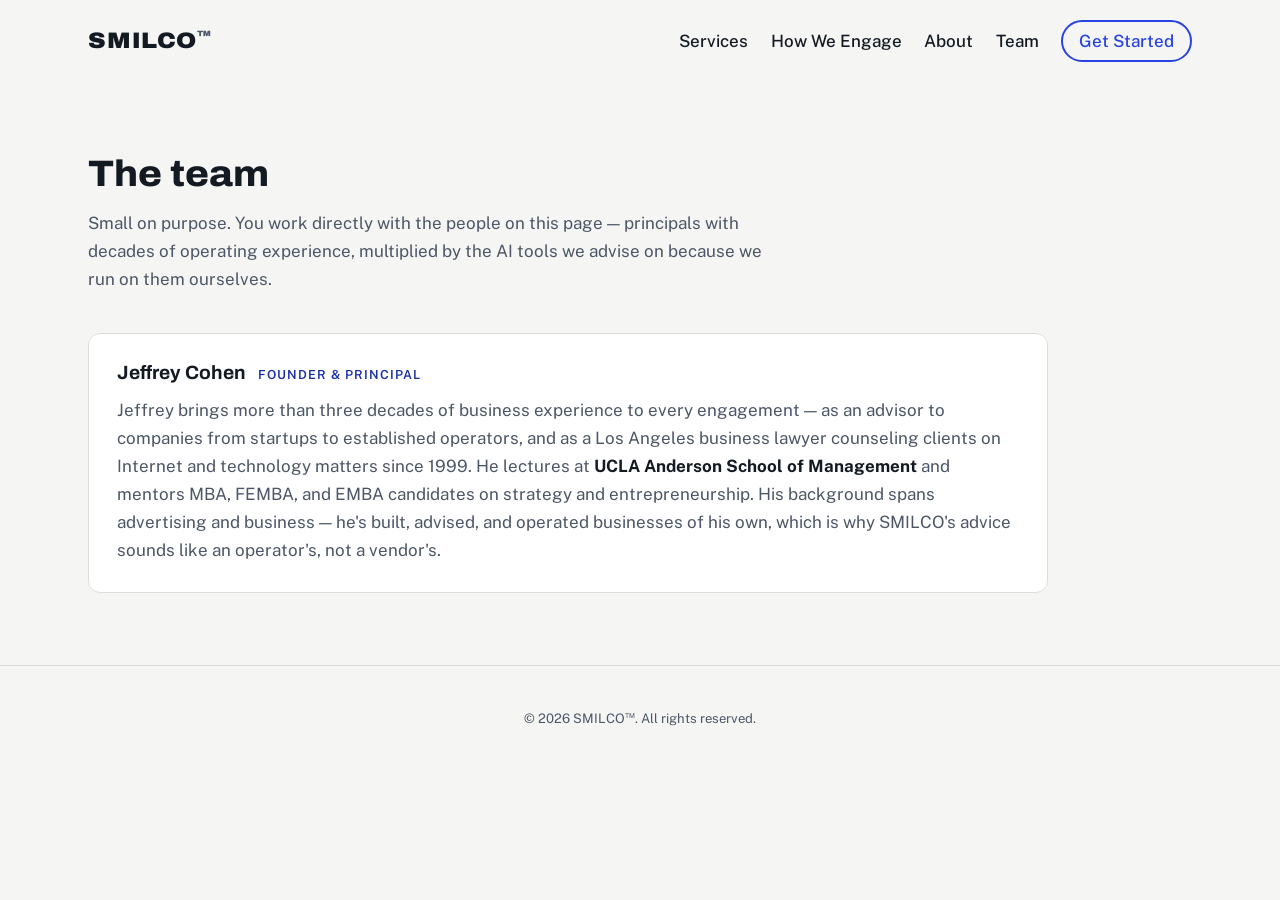
==== team.html @ 927a4fc6 "Dedicated team page; About section links to it Co-Authored-By: Claude Fable 5 <noreply@anthropic.com" ====
<!DOCTYPE html>
<html lang="en">
<head>
  <meta charset="UTF-8">
  <meta name="viewport" content="width=device-width, initial-scale=1.0">
  <title>Team — SMILCO</title>
  <meta name="description" content="The people behind SMILCO — AI integration strategy for small business.">
  <link rel="preconnect" href="https://fonts.googleapis.com">
  <link rel="preconnect" href="https://fonts.gstatic.com" crossorigin>
  <link href="https://fonts.googleapis.com/css2?family=Archivo:wdth,wght@62..125,400..900&family=Public+Sans:ital,wght@0,400;0,500;0,600;1,400&display=swap" rel="stylesheet">
  <link rel="stylesheet" href="css/style.css">
</head>
<body>

  <header class="site-header">
    <a class="wordmark" href="index.html">SMILCO<span class="tm">™</span></a>
    <nav aria-label="Main">
      <a href="index.html#services">Services</a>
      <a href="index.html#how">How We Engage</a>
      <a href="index.html#why">About</a>
      <a href="team.html">Team</a>
      <a class="nav-cta" href="index.html#start">Get Started</a>
    </nav>
  </header>

  <main>

    <section class="why">
      <div class="section-head">
        <h2>The team</h2>
        <p>Small on purpose. You work directly with the people on this page —
           principals with decades of operating experience, multiplied by the
           AI tools we advise on because we run on them ourselves.</p>
      </div>

      <div class="team">
        <article class="person">
          <h3>Jeffrey Cohen <span class="role">Founder &amp; Principal</span></h3>
          <p>
            Jeffrey brings more than three decades of business experience to
            every engagement — as an advisor to companies from startups to
            established operators, and as a Los Angeles business lawyer counseling
            clients on Internet and technology matters since 1999. He lectures at
            <strong>UCLA Anderson School of Management</strong> and mentors MBA,
            FEMBA, and EMBA candidates on strategy and entrepreneurship. His
            background spans advertising and business — he's built, advised, and
            operated businesses of his own, which is why SMILCO's advice sounds
            like an operator's, not a vendor's.
          </p>
        </article>
      </div>
    </section>

  </main>

  <footer class="site-footer">
    <p>&copy; 2026 SMILCO<sup>™</sup>. All rights reserved.</p>
  </footer>

</body>
</html>
---- css/style.css ----
:root {
  --paper: #F5F6F4;
  --panel: #FFFFFF;
  --ink: #141A22;
  --slate: #4C5666;
  --accent: #2743E3;
  --accent-ink: #1B2FA8;
  --hero-bg: #101725;
  --hero-ink: #F2F3F0;
  --hero-slate: #A9B2C2;
  --line: #DCDFD9;
}

@media (prefers-color-scheme: dark) {
  :root {
    --paper: #12151B;
    --panel: #1A1F28;
    --ink: #ECEDE8;
    --slate: #A4ADBC;
    --accent: #7A8DFF;
    --accent-ink: #9DACFF;
    --hero-bg: #0B0F16;
    --line: #2A2F3A;
  }
}

* { box-sizing: border-box; }

body {
  margin: 0;
  background: var(--paper);
  color: var(--ink);
  font-family: "Public Sans", system-ui, sans-serif;
  font-size: 1.0625rem;
  line-height: 1.65;
}

h1, h2, h3, .wordmark {
  font-family: "Archivo", system-ui, sans-serif;
  line-height: 1.12;
  text-wrap: balance;
  margin: 0;
}

/* Header */
.site-header {
  display: flex;
  align-items: center;
  justify-content: space-between;
  gap: 1.5rem;
  max-width: 72rem;
  margin: 0 auto;
  padding: 1.25rem 1.5rem;
}

.wordmark {
  font-weight: 900;
  font-stretch: 110%;
  font-size: 1.4rem;
  letter-spacing: 0.04em;
  color: var(--ink);
  text-decoration: none;
}

.wordmark .tm { font-size: 0.6em; vertical-align: super; color: var(--slate); }

.site-header nav { display: flex; align-items: center; gap: 1.4rem; flex-wrap: wrap; }

.site-header nav a { color: var(--ink); text-decoration: none; font-weight: 500; }
.site-header nav a:hover { color: var(--accent); }

.nav-cta {
  border: 2px solid var(--accent);
  border-radius: 999px;
  padding: 0.3rem 1rem;
  color: var(--accent) !important;
}
.nav-cta:hover { background: var(--accent); color: #fff !important; }

/* Buttons */
.button {
  display: inline-block;
  background: var(--accent);
  color: #fff;
  font-weight: 600;
  text-decoration: none;
  padding: 0.85rem 1.7rem;
  border-radius: 999px;
}
.button:hover { background: var(--accent-ink); }

.button.ghost {
  background: transparent;
  border: 2px solid var(--hero-slate);
  color: var(--hero-ink);
  padding: calc(0.85rem - 2px) calc(1.7rem - 2px);
}
.button.ghost:hover { border-color: var(--hero-ink); background: transparent; }

/* Hero — dark panel with star field */
.hero {
  background: var(--hero-bg);
  color: var(--hero-ink);
  position: relative;
  overflow: hidden;
}

.hero #starfield {
  position: absolute;
  inset: 0;
  z-index: 0;
}

.hero .glow {
  position: absolute;
  border-radius: 50%;
  filter: blur(80px);
  opacity: 0.3;
  z-index: 0;
  animation: drift 30s ease-in-out infinite alternate;
}

.hero .glow.one {
  width: 34rem; height: 34rem;
  left: -12rem; top: -14rem;
  background: #2743E3;
}

.hero .glow.two {
  width: 26rem; height: 26rem;
  right: -8rem; bottom: -12rem;
  background: #1B6E8F;
  animation-duration: 40s;
  animation-delay: -15s;
}

@keyframes drift {
  from { transform: translate(0, 0) scale(1); }
  to   { transform: translate(6rem, 4rem) scale(1.15); }
}

.hero-inner { position: relative; z-index: 1; }

@media (prefers-reduced-motion: reduce) {
  .hero .glow { animation: none; }
  .hero #starfield { display: none; }
}

.hero-inner {
  max-width: 72rem;
  margin: 0 auto;
  padding: 5.5rem 1.5rem 6rem;
}

.eyebrow {
  text-transform: uppercase;
  letter-spacing: 0.16em;
  font-size: 0.8rem;
  font-weight: 600;
  color: var(--accent-ink);
  margin: 0 0 1.1rem;
}

.hero .eyebrow { color: #8B9BFF; }

.hero h1 {
  font-weight: 900;
  font-stretch: 112%;
  font-size: clamp(2.2rem, 5.5vw, 4rem);
  letter-spacing: -0.01em;
}

.hero .lede {
  max-width: 40rem;
  font-size: 1.2rem;
  color: var(--hero-slate);
  margin: 1.6rem 0 2.4rem;
}

.hero-actions { display: flex; gap: 1rem; flex-wrap: wrap; }

/* Section scaffolding */
main > section:not(.hero) {
  max-width: 72rem;
  margin: 0 auto;
  padding: 4.5rem 1.5rem;
}

main > section + section:not(.hero) { border-top: 1px solid var(--line); }

.section-head { max-width: 44rem; margin-bottom: 2.25rem; }

h2 {
  font-weight: 800;
  font-stretch: 105%;
  font-size: clamp(1.6rem, 3.5vw, 2.3rem);
  margin-bottom: 0.9rem;
}

.section-head p { color: var(--slate); margin: 0; }

/* Services */
.service-grid {
  display: grid;
  grid-template-columns: repeat(auto-fit, minmax(16rem, 1fr));
  gap: 1.25rem;
}

.service-grid article {
  background: var(--panel);
  border: 1px solid var(--line);
  border-radius: 12px;
  padding: 1.5rem;
}

.service-grid .service-wide { grid-column: 1 / -1; }

.service-grid h3 { font-weight: 700; font-size: 1.15rem; margin-bottom: 0.5rem; }
.service-grid p { margin: 0; color: var(--slate); }

/* How it works */
.steps {
  list-style: none;
  counter-reset: step;
  margin: 0;
  padding: 0;
  display: grid;
  grid-template-columns: repeat(auto-fit, minmax(16rem, 1fr));
  gap: 2rem;
}

.steps li { counter-increment: step; }

.steps h3 {
  font-weight: 700;
  font-size: 1.15rem;
  margin-bottom: 0.5rem;
}

.steps h3::before {
  content: counter(step);
  display: inline-flex;
  align-items: center;
  justify-content: center;
  width: 1.9rem;
  height: 1.9rem;
  margin-right: 0.6rem;
  border-radius: 50%;
  background: var(--accent);
  color: #fff;
  font-size: 1rem;
  font-weight: 700;
}

.steps p { margin: 0; color: var(--slate); }

/* Why */
.why-cols {
  display: grid;
  grid-template-columns: repeat(auto-fit, minmax(20rem, 1fr));
  gap: 2rem;
  max-width: 60rem;
}

.why-cols p { margin: 0; color: var(--slate); }
.why-cols strong { color: var(--ink); }

.team {
  display: grid;
  grid-template-columns: repeat(auto-fit, minmax(20rem, 1fr));
  gap: 1.25rem;
  margin-top: 2.5rem;
  max-width: 60rem;
}

.person {
  background: var(--panel);
  border: 1px solid var(--line);
  border-radius: 12px;
  padding: 1.75rem;
}

.person h3 {
  font-weight: 700;
  font-size: 1.2rem;
  margin-bottom: 0.75rem;
  display: flex;
  align-items: baseline;
  gap: 0.75rem;
  flex-wrap: wrap;
}

.person .role {
  font-family: "Public Sans", system-ui, sans-serif;
  font-size: 0.78rem;
  font-weight: 600;
  text-transform: uppercase;
  letter-spacing: 0.08em;
  color: var(--accent-ink);
}

.person p { margin: 0; color: var(--slate); }
.person strong { color: var(--ink); }

/* Start */
.start { text-align: left; }
.start p { max-width: 38rem; color: var(--slate); margin: 0 0 1.75rem; }

/* Footer */
.site-footer {
  border-top: 1px solid var(--line);
  padding: 2rem 1.5rem;
  font-size: 0.82rem;
  color: var(--slate);
  text-align: center;
}

.site-footer p { max-width: 56rem; margin: 0.4rem auto; }

/* Team page */
.team-link { margin-top: 2rem; }
.team-link a { color: var(--accent); font-weight: 600; text-decoration: none; }
.team-link a:hover { text-decoration: underline; }
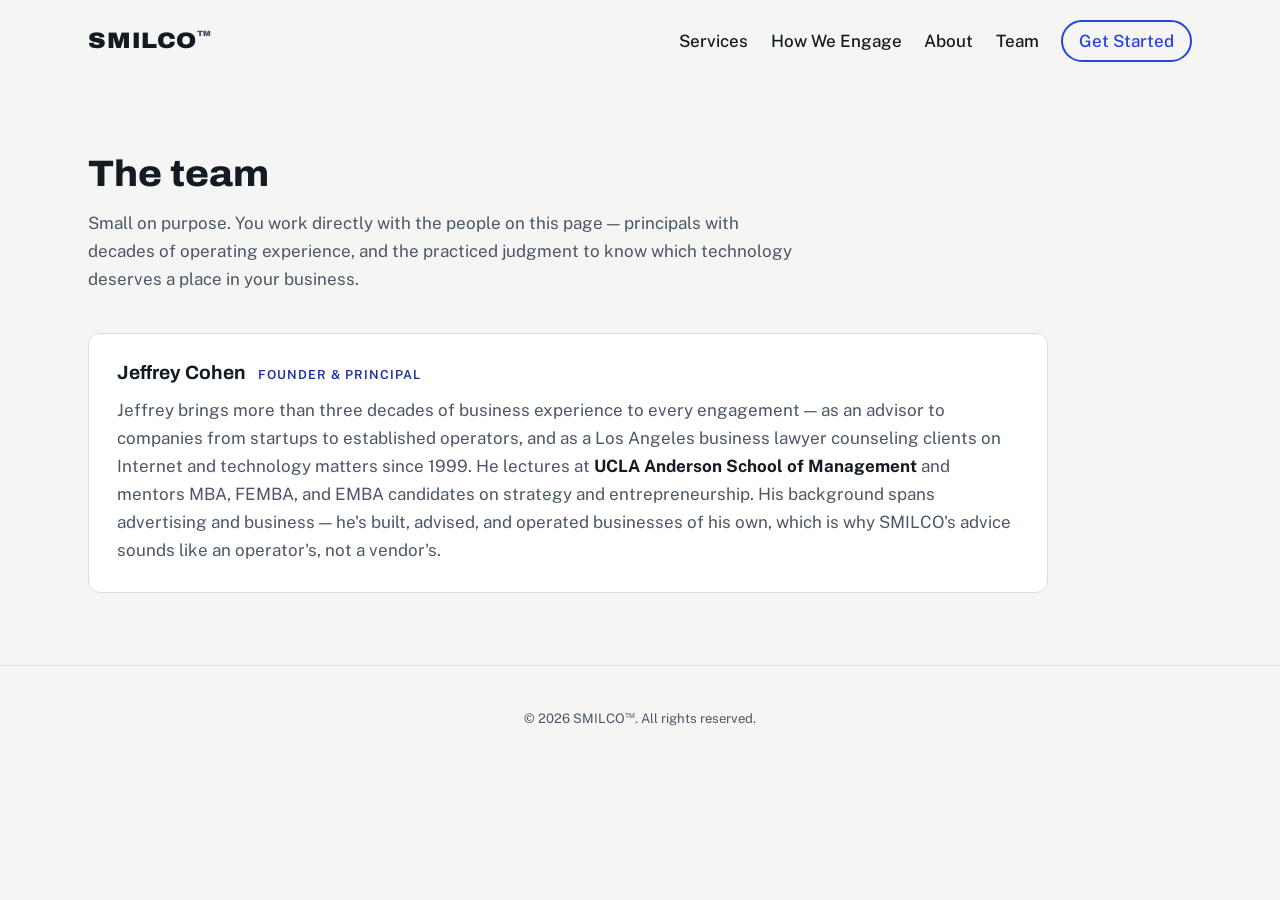
==== commit 1f20fcdd: "Reframe: tools are the commodity, judgment is the product Co-Authored-By: Claude Fable 5 <noreply@an" ====
--- a/team.html
+++ b/team.html
@@ -29,8 +29,8 @@
       <div class="section-head">
         <h2>The team</h2>
         <p>Small on purpose. You work directly with the people on this page —
-           principals with decades of operating experience, multiplied by the
-           AI tools we advise on because we run on them ourselves.</p>
+           principals with decades of operating experience, and the practiced
+           judgment to know which technology deserves a place in your business.</p>
       </div>
 
       <div class="team">
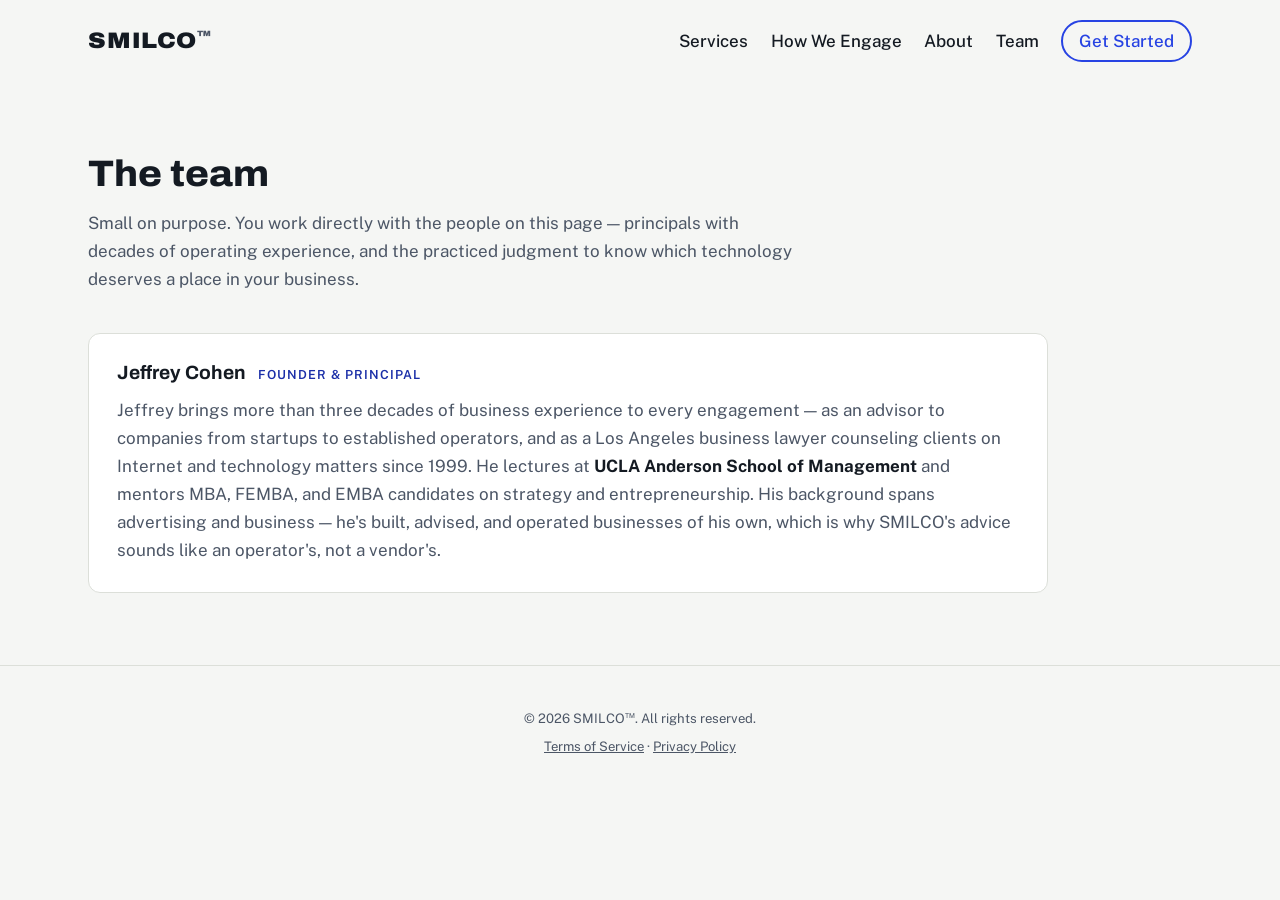
==== commit ea397737: "Terms of Service and Privacy Policy pages, footer links site-wide Co-Authored-By: Claude Fable 5 <no" ====
--- a/team.html
+++ b/team.html
@@ -4,7 +4,7 @@
   <meta charset="UTF-8">
   <meta name="viewport" content="width=device-width, initial-scale=1.0">
   <title>Team — SMILCO</title>
-  <meta name="description" content="The people behind SMILCO — AI integration strategy for small business.">
+  <meta name="description" content="The people behind SMILCO — managed AI for business.">
   <link rel="preconnect" href="https://fonts.googleapis.com">
   <link rel="preconnect" href="https://fonts.gstatic.com" crossorigin>
   <link href="https://fonts.googleapis.com/css2?family=Archivo:wdth,wght@62..125,400..900&family=Public+Sans:ital,wght@0,400;0,500;0,600;1,400&display=swap" rel="stylesheet">
@@ -55,6 +55,7 @@
 
   <footer class="site-footer">
     <p>&copy; 2026 SMILCO<sup>™</sup>. All rights reserved.</p>
+    <p><a href="terms.html">Terms of Service</a> &middot; <a href="privacy.html">Privacy Policy</a></p>
   </footer>
 
 </body>
--- a/css/style.css
+++ b/css/style.css
@@ -321,3 +321,11 @@
 .team-link { margin-top: 2rem; }
 .team-link a { color: var(--accent); font-weight: 600; text-decoration: none; }
 .team-link a:hover { text-decoration: underline; }
+
+/* Legal pages */
+.legal-body { max-width: 44rem; }
+.legal-body h3 { font-weight: 700; font-size: 1.1rem; margin: 1.75rem 0 0.5rem; }
+.legal-body p { color: var(--slate); margin: 0 0 0.75rem; }
+.legal-body a { color: var(--accent); }
+.site-footer a { color: var(--slate); }
+.site-footer a:hover { color: var(--accent); }
